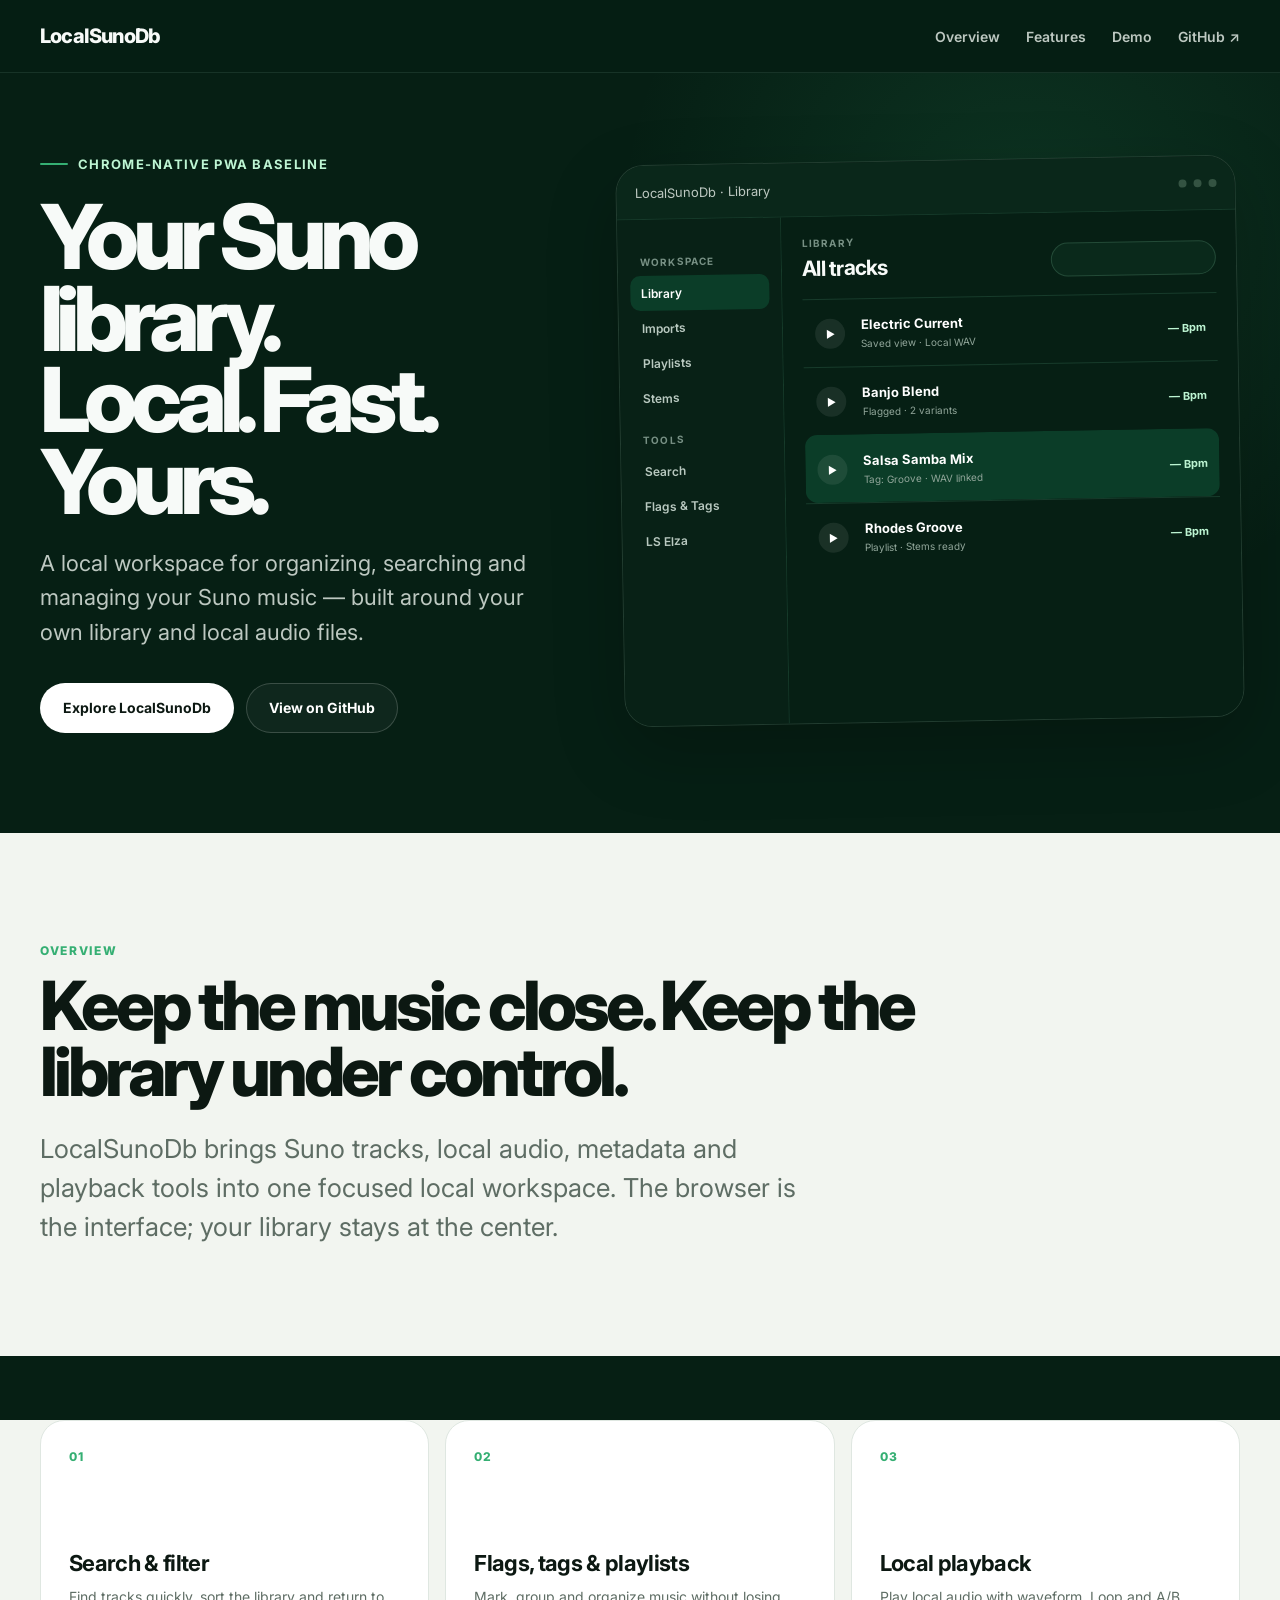
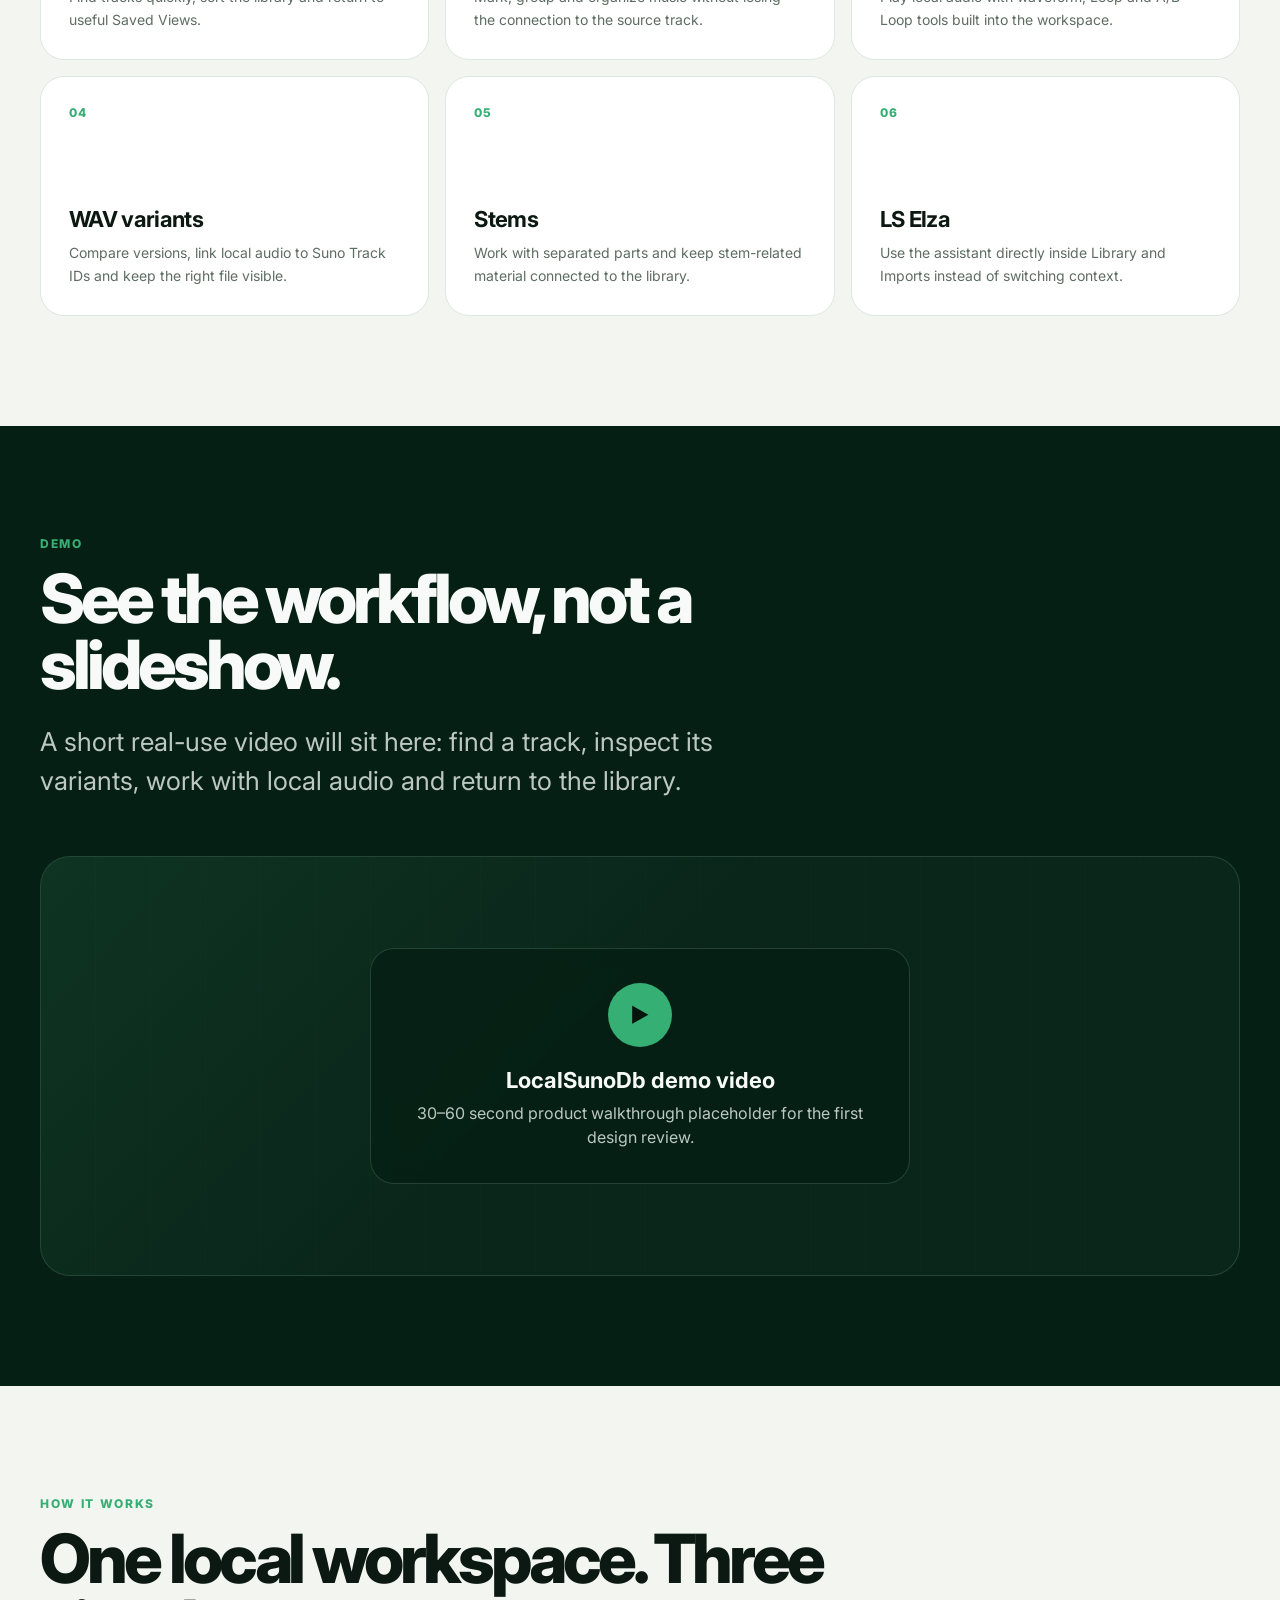
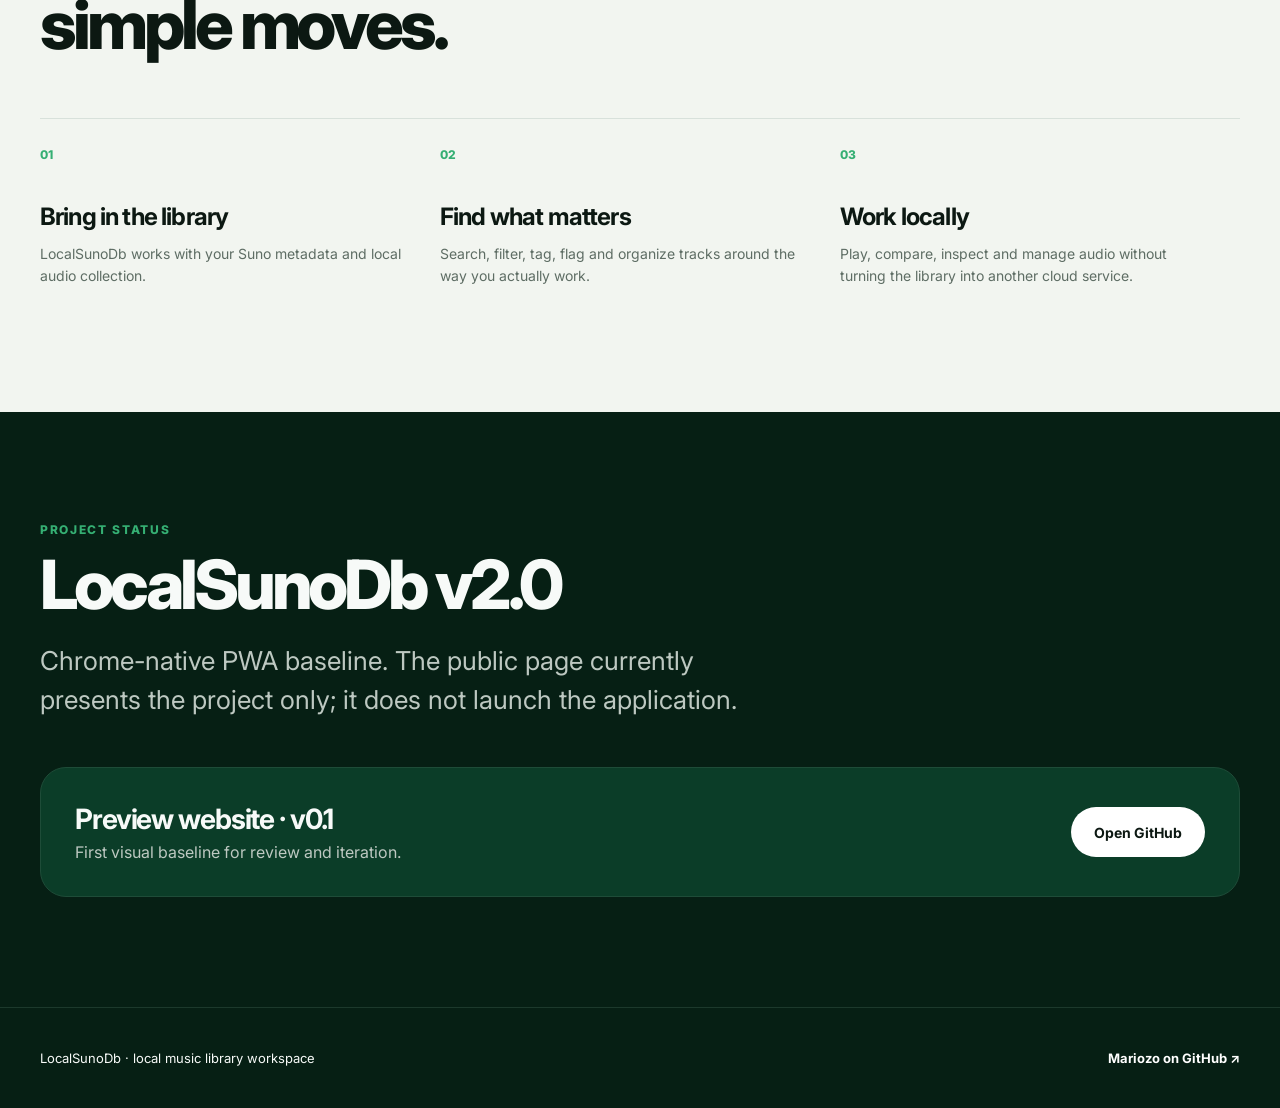
==== docs/index.html @ d03dd29d "Add LocalSunoDb preview landing page" ====
<!doctype html>
<html lang="en">
<head>
  <meta charset="utf-8" />
  <meta name="viewport" content="width=device-width, initial-scale=1" />
  <meta name="description" content="LocalSunoDb — a local Chrome-native workspace for organizing, searching and managing a Suno music library." />
  <title>LocalSunoDb — Your Suno library. Local. Fast. Yours.</title>
  <link rel="preconnect" href="https://fonts.googleapis.com">
  <link rel="preconnect" href="https://fonts.gstatic.com" crossorigin>
  <link href="https://fonts.googleapis.com/css2?family=Inter:wght@400;500;600;700;800&display=swap" rel="stylesheet">
  <style>
    :root {
      --ink: #061f14;
      --ink-2: #0b3d28;
      --ink-3: #123725;
      --line: #1e4c38;
      --green: #35af73;
      --green-soft: #bdf5d3;
      --paper: #f2f5f0;
      --paper-2: #ffffff;
      --text: #f7faf8;
      --muted: #bdc8c1;
      --dark-text: #0c1812;
      --dark-muted: #5e6d64;
      --max: 1200px;
      --radius: 30px;
      --shadow: 0 24px 70px rgba(0,0,0,.22);
    }

    * { box-sizing: border-box; }
    html { scroll-behavior: smooth; }
    body {
      margin: 0;
      font-family: Inter, ui-sans-serif, -apple-system, BlinkMacSystemFont, "Segoe UI", sans-serif;
      background: var(--ink);
      color: var(--text);
      -webkit-font-smoothing: antialiased;
      text-rendering: optimizeLegibility;
    }

    a { color: inherit; }
    .wrap { width: min(var(--max), calc(100% - 40px)); margin: 0 auto; }
    .section { padding: 110px 0; }
    .dark { background: var(--ink); color: var(--text); }
    .light { background: var(--paper); color: var(--dark-text); }

    nav {
      position: sticky;
      top: 0;
      z-index: 20;
      background: rgba(6,31,20,.86);
      backdrop-filter: blur(18px);
      border-bottom: 1px solid rgba(189,245,211,.10);
    }

    .nav-inner {
      height: 72px;
      display: flex;
      align-items: center;
      justify-content: space-between;
      gap: 24px;
    }

    .wordmark {
      font-size: 20px;
      font-weight: 800;
      letter-spacing: -.04em;
      text-decoration: none;
    }

    .nav-links {
      display: flex;
      align-items: center;
      gap: 26px;
      font-size: 14px;
      font-weight: 600;
      color: var(--muted);
    }

    .nav-links a {
      text-decoration: none;
      transition: color .2s ease;
    }

    .nav-links a:hover { color: white; }

    .hero {
      min-height: 760px;
      display: grid;
      align-items: center;
      padding: 76px 0 100px;
      background:
        radial-gradient(circle at 80% 20%, rgba(53,175,115,.15), transparent 34%),
        var(--ink);
      overflow: hidden;
    }

    .hero-grid {
      display: grid;
      grid-template-columns: .9fr 1.1fr;
      gap: 72px;
      align-items: center;
    }

    .eyebrow {
      display: inline-flex;
      align-items: center;
      gap: 10px;
      margin-bottom: 24px;
      color: var(--green-soft);
      font-size: 13px;
      font-weight: 700;
      letter-spacing: .10em;
      text-transform: uppercase;
    }

    .eyebrow::before {
      content: "";
      width: 28px;
      height: 2px;
      border-radius: 999px;
      background: var(--green);
    }

    h1, h2, h3, p { margin-top: 0; }
    h1 {
      margin-bottom: 24px;
      font-size: clamp(58px, 7vw, 104px);
      line-height: .91;
      letter-spacing: -.075em;
      font-weight: 800;
      max-width: 720px;
    }

    .hero-copy {
      max-width: 600px;
      margin-bottom: 34px;
      font-size: clamp(18px, 2vw, 22px);
      line-height: 1.55;
      color: var(--muted);
    }

    .actions {
      display: flex;
      flex-wrap: wrap;
      gap: 12px;
      align-items: center;
    }

    .btn {
      display: inline-flex;
      align-items: center;
      justify-content: center;
      min-height: 50px;
      padding: 0 22px;
      border-radius: 999px;
      font-weight: 700;
      font-size: 14px;
      text-decoration: none;
      border: 1px solid transparent;
      transition: transform .18s ease, background .18s ease, border-color .18s ease;
    }

    .btn:hover { transform: translateY(-1px); }
    .btn-primary { background: white; color: var(--dark-text); }
    .btn-secondary {
      border-color: rgba(255,255,255,.18);
      color: white;
      background: rgba(255,255,255,.04);
    }

    .app-shell {
      position: relative;
      min-height: 560px;
      border: 1px solid rgba(189,245,211,.15);
      border-radius: 28px;
      background: #071c13;
      box-shadow: var(--shadow);
      overflow: hidden;
      transform: rotate(-1deg);
    }

    .app-top {
      height: 54px;
      padding: 0 18px;
      display: flex;
      align-items: center;
      justify-content: space-between;
      border-bottom: 1px solid #163a2a;
      background: #0a271a;
      font-size: 13px;
      color: var(--muted);
    }

    .dots { display: flex; gap: 7px; }
    .dots i { width: 8px; height: 8px; border-radius: 50%; background: #345342; display: block; }

    .app-body {
      display: grid;
      grid-template-columns: 164px 1fr;
      min-height: 506px;
    }

    .sidebar {
      padding: 18px 12px;
      border-right: 1px solid #163a2a;
      background: #082116;
    }

    .side-label {
      margin: 18px 10px 8px;
      color: #779084;
      font-size: 10px;
      font-weight: 700;
      letter-spacing: .12em;
      text-transform: uppercase;
    }

    .side-item {
      padding: 10px 11px;
      border-radius: 10px;
      color: #b9c9c0;
      font-size: 12px;
      font-weight: 600;
    }

    .side-item.active {
      color: white;
      background: #0b3d28;
    }

    .library {
      padding: 20px;
      min-width: 0;
      background: #061f14;
    }

    .library-head {
      display: flex;
      justify-content: space-between;
      gap: 18px;
      align-items: flex-end;
      margin-bottom: 18px;
    }

    .library h3 { margin: 0; font-size: 21px; letter-spacing: -.035em; }
    .search-pill {
      width: 40%;
      min-width: 150px;
      height: 34px;
      border-radius: 999px;
      border: 1px solid #234a37;
      background: #0a291b;
    }

    .track {
      display: grid;
      grid-template-columns: 34px 1fr auto;
      gap: 12px;
      align-items: center;
      min-height: 68px;
      padding: 10px 12px;
      border-top: 1px solid #173b2b;
    }

    .track:first-of-type { border-top: 0; }
    .track.active { background: #0b3d28; border-radius: 12px; border-top-color: transparent; }

    .play {
      width: 30px;
      height: 30px;
      border-radius: 50%;
      display: grid;
      place-items: center;
      background: rgba(255,255,255,.08);
      color: white;
      font-size: 10px;
    }

    .track-title { font-size: 13px; font-weight: 700; color: white; white-space: nowrap; overflow: hidden; text-overflow: ellipsis; }
    .track-meta { margin-top: 5px; font-size: 10px; color: #91a69a; }
    .bpm { font-size: 11px; color: var(--green-soft); font-weight: 700; }

    .section-kicker {
      margin-bottom: 14px;
      font-size: 12px;
      font-weight: 800;
      letter-spacing: .14em;
      text-transform: uppercase;
      color: var(--green);
    }

    h2 {
      max-width: 900px;
      margin-bottom: 24px;
      font-size: clamp(42px, 5.3vw, 78px);
      line-height: .98;
      letter-spacing: -.06em;
      font-weight: 800;
    }

    .lead {
      max-width: 760px;
      margin-bottom: 0;
      font-size: clamp(18px, 2.2vw, 26px);
      line-height: 1.5;
      color: var(--dark-muted);
    }

    .dark .lead { color: var(--muted); }

    .feature-grid {
      margin-top: 64px;
      display: grid;
      grid-template-columns: repeat(3, 1fr);
      gap: 16px;
    }

    .feature-card {
      min-height: 240px;
      padding: 28px;
      border-radius: 24px;
      background: var(--paper-2);
      border: 1px solid #dfe7e1;
      display: flex;
      flex-direction: column;
      justify-content: space-between;
    }

    .feature-no {
      color: var(--green);
      font-size: 12px;
      font-weight: 800;
      letter-spacing: .08em;
    }

    .feature-card h3 {
      margin-bottom: 10px;
      font-size: 22px;
      letter-spacing: -.03em;
    }

    .feature-card p {
      margin: 0;
      color: var(--dark-muted);
      font-size: 14px;
      line-height: 1.6;
    }

    .demo-frame {
      margin-top: 56px;
      border-radius: 30px;
      border: 1px solid rgba(189,245,211,.15);
      overflow: hidden;
      background: #0a261a;
      min-height: 420px;
      display: grid;
      place-items: center;
      position: relative;
    }

    .demo-frame::before {
      content: "";
      position: absolute;
      inset: 0;
      background:
        linear-gradient(135deg, rgba(53,175,115,.10), transparent 45%),
        repeating-linear-gradient(90deg, transparent 0 54px, rgba(255,255,255,.018) 55px);
    }

    .demo-placeholder {
      position: relative;
      z-index: 2;
      width: min(540px, calc(100% - 48px));
      padding: 34px;
      border-radius: 24px;
      text-align: center;
      background: rgba(6,31,20,.82);
      border: 1px solid rgba(189,245,211,.16);
      backdrop-filter: blur(10px);
    }

    .demo-play {
      width: 64px;
      height: 64px;
      margin: 0 auto 20px;
      border-radius: 50%;
      display: grid;
      place-items: center;
      background: var(--green);
      color: #03140c;
      font-weight: 900;
      font-size: 20px;
    }

    .demo-placeholder h3 { margin-bottom: 8px; font-size: 22px; }
    .demo-placeholder p { margin: 0; color: var(--muted); line-height: 1.5; }

    .steps {
      margin-top: 60px;
      display: grid;
      grid-template-columns: repeat(3, 1fr);
      border-top: 1px solid #d8e1db;
    }

    .step { padding: 28px 28px 0 0; }
    .step span {
      display: block;
      margin-bottom: 40px;
      font-size: 12px;
      font-weight: 800;
      color: var(--green);
    }

    .step h3 { font-size: 24px; letter-spacing: -.035em; margin-bottom: 12px; }
    .step p { color: var(--dark-muted); line-height: 1.6; font-size: 14px; }

    .status-panel {
      margin-top: 48px;
      padding: 34px;
      border-radius: 26px;
      display: grid;
      grid-template-columns: 1fr auto;
      gap: 32px;
      align-items: center;
      background: #0b3d28;
      border: 1px solid #1e4c38;
    }

    .status-panel strong { display: block; font-size: 28px; letter-spacing: -.04em; margin-bottom: 6px; }
    .status-panel p { margin: 0; color: var(--muted); }

    footer {
      padding: 42px 0;
      border-top: 1px solid rgba(189,245,211,.12);
      color: var(--muted);
      font-size: 13px;
    }

    .footer-inner {
      display: flex;
      justify-content: space-between;
      gap: 20px;
      align-items: center;
    }

    .footer-inner a { color: white; text-decoration: none; font-weight: 700; }

    @media (max-width: 900px) {
      .hero { min-height: auto; }
      .hero-grid { grid-template-columns: 1fr; gap: 52px; }
      .app-shell { transform: none; min-height: 470px; }
      .app-body { min-height: 416px; }
      .feature-grid { grid-template-columns: 1fr 1fr; }
      .steps { grid-template-columns: 1fr; }
      .step { padding-bottom: 28px; border-bottom: 1px solid #d8e1db; }
      .step span { margin-bottom: 14px; }
    }

    @media (max-width: 640px) {
      .wrap { width: min(100% - 28px, var(--max)); }
      .section { padding: 78px 0; }
      .nav-links a:not(:last-child) { display: none; }
      .hero { padding: 52px 0 70px; }
      h1 { font-size: clamp(52px, 16vw, 72px); }
      .feature-grid { grid-template-columns: 1fr; }
      .app-body { grid-template-columns: 110px 1fr; }
      .sidebar { padding: 12px 8px; }
      .side-item { font-size: 10px; padding: 9px 8px; }
      .library { padding: 14px 10px; }
      .search-pill { display: none; }
      .track { grid-template-columns: 28px 1fr; }
      .bpm { display: none; }
      .status-panel { grid-template-columns: 1fr; }
      .footer-inner { align-items: flex-start; flex-direction: column; }
    }

    @media (prefers-reduced-motion: reduce) {
      html { scroll-behavior: auto; }
      *, *::before, *::after { transition: none !important; }
    }
  </style>
</head>
<body>
  <nav>
    <div class="wrap nav-inner">
      <a class="wordmark" href="#top">LocalSunoDb</a>
      <div class="nav-links">
        <a href="#overview">Overview</a>
        <a href="#features">Features</a>
        <a href="#demo">Demo</a>
        <a href="https://github.com/Mariozo/LocalSunoDb">GitHub ↗</a>
      </div>
    </div>
  </nav>

  <main id="top">
    <section class="hero dark">
      <div class="wrap hero-grid">
        <div>
          <div class="eyebrow">Chrome-native PWA baseline</div>
          <h1>Your Suno library.<br>Local. Fast. Yours.</h1>
          <p class="hero-copy">A local workspace for organizing, searching and managing your Suno music — built around your own library and local audio files.</p>
          <div class="actions">
            <a class="btn btn-primary" href="#features">Explore LocalSunoDb</a>
            <a class="btn btn-secondary" href="https://github.com/Mariozo/LocalSunoDb">View on GitHub</a>
          </div>
        </div>

        <div class="app-shell" aria-label="LocalSunoDb interface preview">
          <div class="app-top">
            <span>LocalSunoDb · Library</span>
            <span class="dots" aria-hidden="true"><i></i><i></i><i></i></span>
          </div>
          <div class="app-body">
            <aside class="sidebar">
              <div class="side-label">Workspace</div>
              <div class="side-item active">Library</div>
              <div class="side-item">Imports</div>
              <div class="side-item">Playlists</div>
              <div class="side-item">Stems</div>
              <div class="side-label">Tools</div>
              <div class="side-item">Search</div>
              <div class="side-item">Flags & Tags</div>
              <div class="side-item">LS Elza</div>
            </aside>
            <div class="library">
              <div class="library-head">
                <div>
                  <div class="side-label" style="margin:0 0 7px">Library</div>
                  <h3>All tracks</h3>
                </div>
                <div class="search-pill" aria-hidden="true"></div>
              </div>

              <div class="track">
                <div class="play">▶</div>
                <div>
                  <div class="track-title">Electric Current</div>
                  <div class="track-meta">Saved view · Local WAV</div>
                </div>
                <div class="bpm">— Bpm</div>
              </div>
              <div class="track">
                <div class="play">▶</div>
                <div>
                  <div class="track-title">Banjo Blend</div>
                  <div class="track-meta">Flagged · 2 variants</div>
                </div>
                <div class="bpm">— Bpm</div>
              </div>
              <div class="track active">
                <div class="play">▶</div>
                <div>
                  <div class="track-title">Salsa Samba Mix</div>
                  <div class="track-meta">Tag: Groove · WAV linked</div>
                </div>
                <div class="bpm">— Bpm</div>
              </div>
              <div class="track">
                <div class="play">▶</div>
                <div>
                  <div class="track-title">Rhodes Groove</div>
                  <div class="track-meta">Playlist · Stems ready</div>
                </div>
                <div class="bpm">— Bpm</div>
              </div>
            </div>
          </div>
        </div>
      </div>
    </section>

    <section id="overview" class="section light">
      <div class="wrap">
        <div class="section-kicker">Overview</div>
        <h2>Keep the music close. Keep the library under control.</h2>
        <p class="lead">LocalSunoDb brings Suno tracks, local audio, metadata and playback tools into one focused local workspace. The browser is the interface; your library stays at the center.</p>
      </div>
    </section>

    <section id="features" class="section light" style="padding-top:0">
      <div class="wrap">
        <div class="feature-grid">
          <article class="feature-card">
            <div class="feature-no">01</div>
            <div><h3>Search & filter</h3><p>Find tracks quickly, sort the library and return to useful Saved Views.</p></div>
          </article>
          <article class="feature-card">
            <div class="feature-no">02</div>
            <div><h3>Flags, tags & playlists</h3><p>Mark, group and organize music without losing the connection to the source track.</p></div>
          </article>
          <article class="feature-card">
            <div class="feature-no">03</div>
            <div><h3>Local playback</h3><p>Play local audio with waveform, Loop and A/B Loop tools built into the workspace.</p></div>
          </article>
          <article class="feature-card">
            <div class="feature-no">04</div>
            <div><h3>WAV variants</h3><p>Compare versions, link local audio to Suno Track IDs and keep the right file visible.</p></div>
          </article>
          <article class="feature-card">
            <div class="feature-no">05</div>
            <div><h3>Stems</h3><p>Work with separated parts and keep stem-related material connected to the library.</p></div>
          </article>
          <article class="feature-card">
            <div class="feature-no">06</div>
            <div><h3>LS Elza</h3><p>Use the assistant directly inside Library and Imports instead of switching context.</p></div>
          </article>
        </div>
      </div>
    </section>

    <section id="demo" class="section dark">
      <div class="wrap">
        <div class="section-kicker">Demo</div>
        <h2>See the workflow, not a slideshow.</h2>
        <p class="lead">A short real-use video will sit here: find a track, inspect its variants, work with local audio and return to the library.</p>

        <div class="demo-frame">
          <div class="demo-placeholder">
            <div class="demo-play" aria-hidden="true">▶</div>
            <h3>LocalSunoDb demo video</h3>
            <p>30–60 second product walkthrough placeholder for the first design review.</p>
          </div>
        </div>
      </div>
    </section>

    <section class="section light">
      <div class="wrap">
        <div class="section-kicker">How it works</div>
        <h2>One local workspace. Three simple moves.</h2>

        <div class="steps">
          <article class="step">
            <span>01</span>
            <h3>Bring in the library</h3>
            <p>LocalSunoDb works with your Suno metadata and local audio collection.</p>
          </article>
          <article class="step">
            <span>02</span>
            <h3>Find what matters</h3>
            <p>Search, filter, tag, flag and organize tracks around the way you actually work.</p>
          </article>
          <article class="step">
            <span>03</span>
            <h3>Work locally</h3>
            <p>Play, compare, inspect and manage audio without turning the library into another cloud service.</p>
          </article>
        </div>
      </div>
    </section>

    <section class="section dark">
      <div class="wrap">
        <div class="section-kicker">Project status</div>
        <h2>LocalSunoDb v2.0</h2>
        <p class="lead">Chrome-native PWA baseline. The public page currently presents the project only; it does not launch the application.</p>

        <div class="status-panel">
          <div>
            <strong>Preview website · v0.1</strong>
            <p>First visual baseline for review and iteration.</p>
          </div>
          <a class="btn btn-primary" href="https://github.com/Mariozo/LocalSunoDb">Open GitHub</a>
        </div>
      </div>
    </section>
  </main>

  <footer class="dark">
    <div class="wrap footer-inner">
      <span>LocalSunoDb · local music library workspace</span>
      <a href="https://github.com/Mariozo">Mariozo on GitHub ↗</a>
    </div>
  </footer>
</body>
</html>
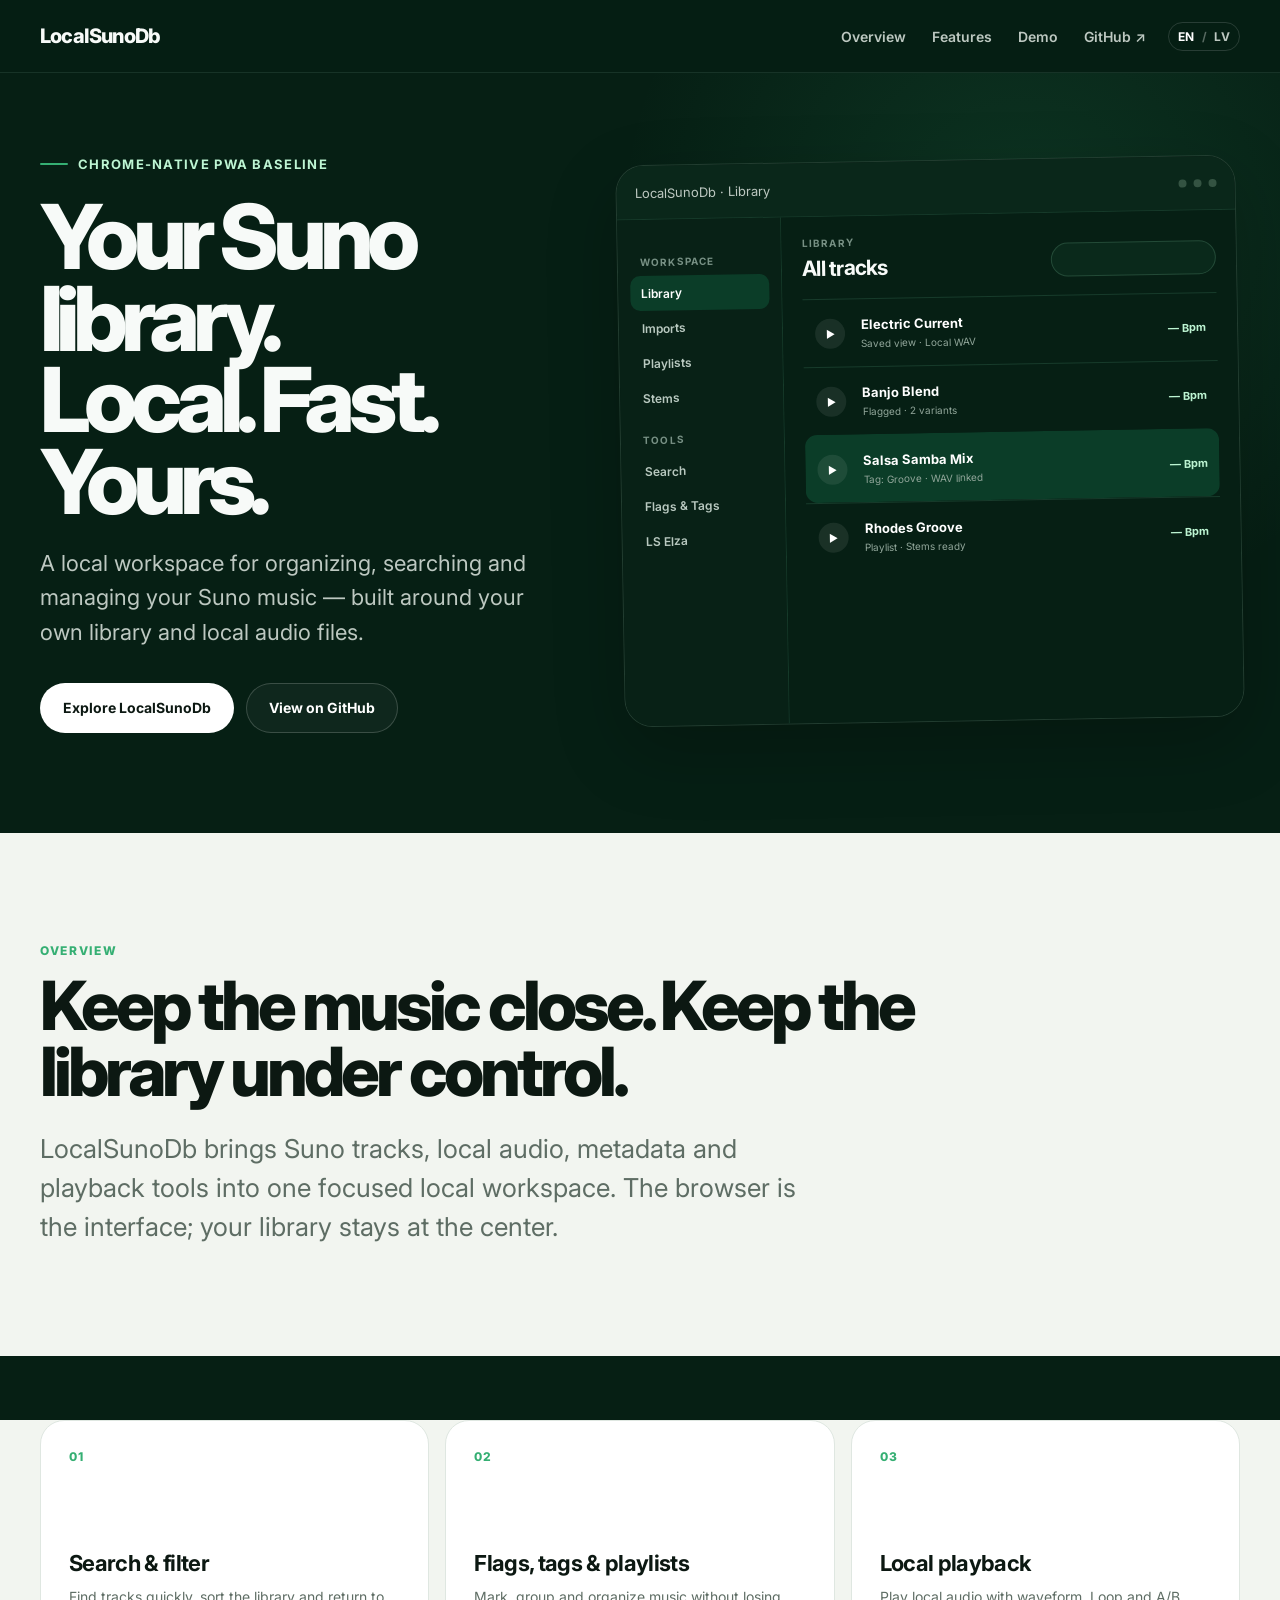
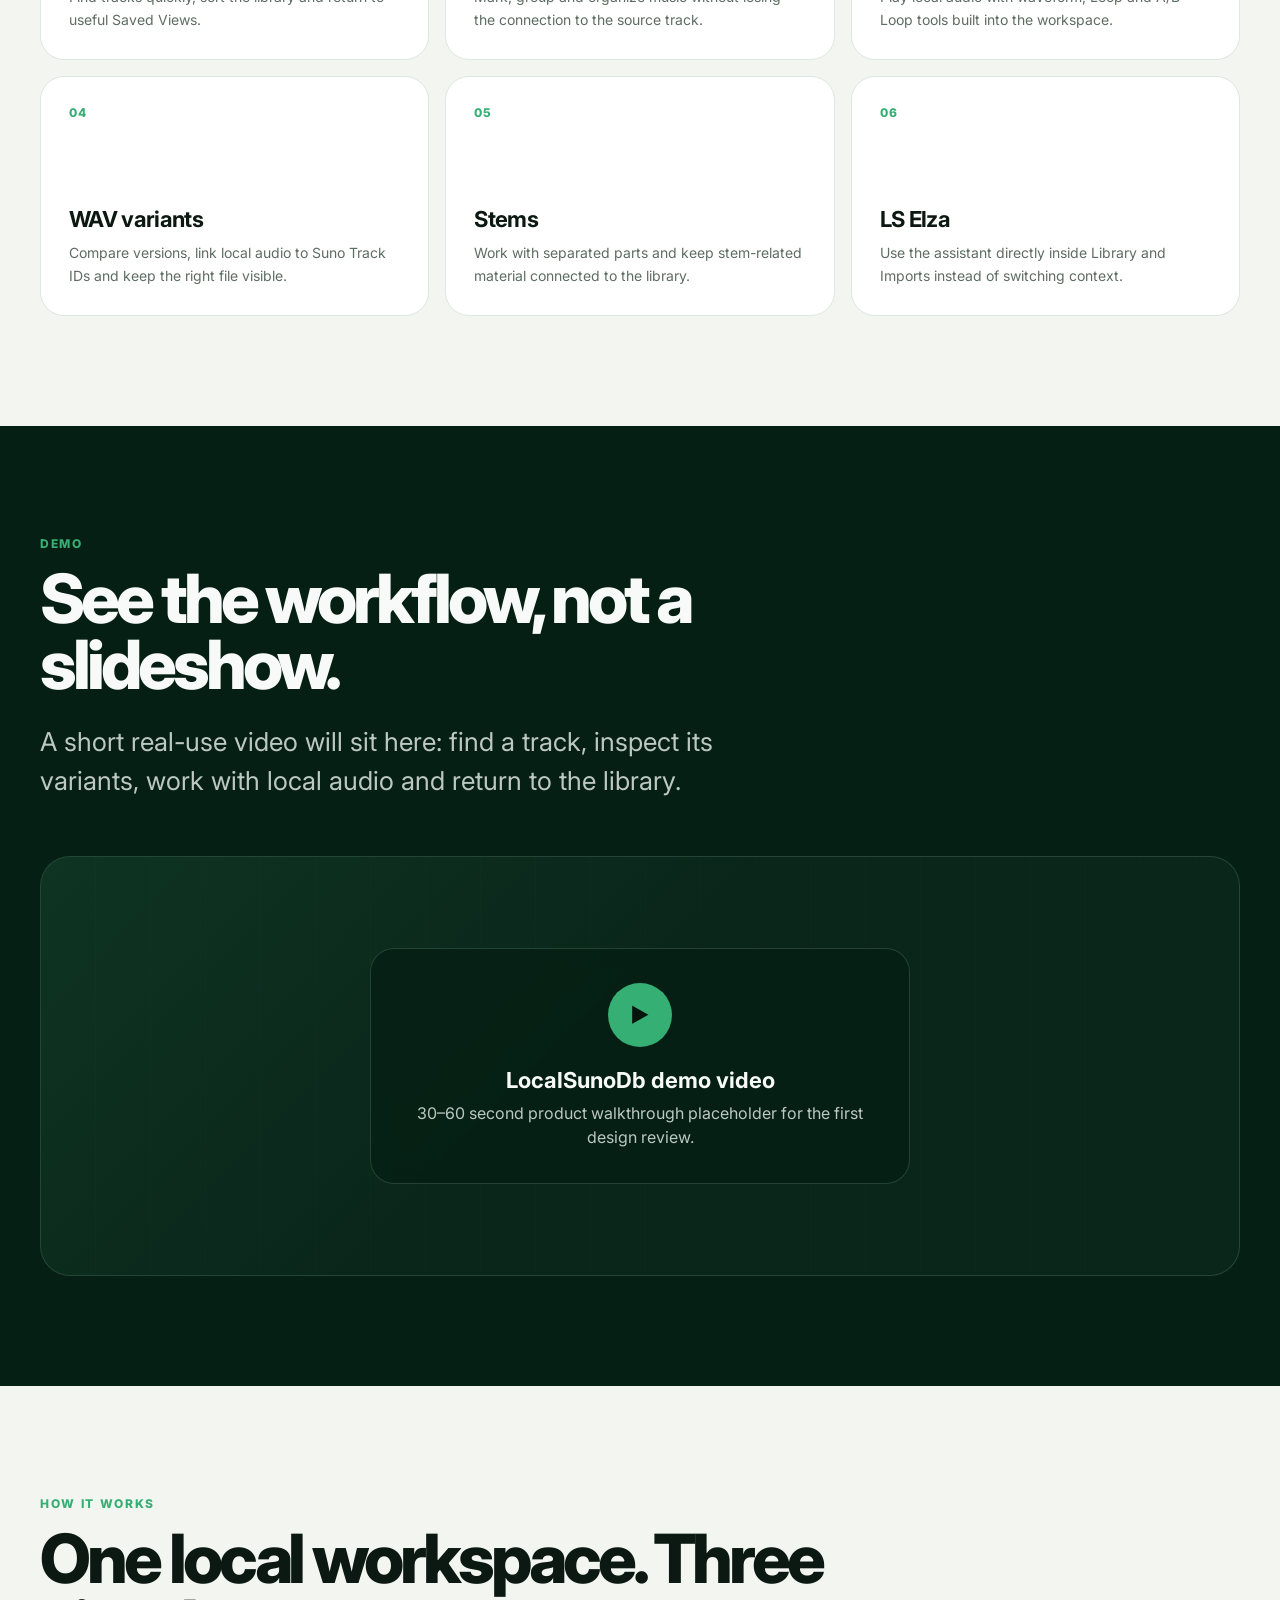
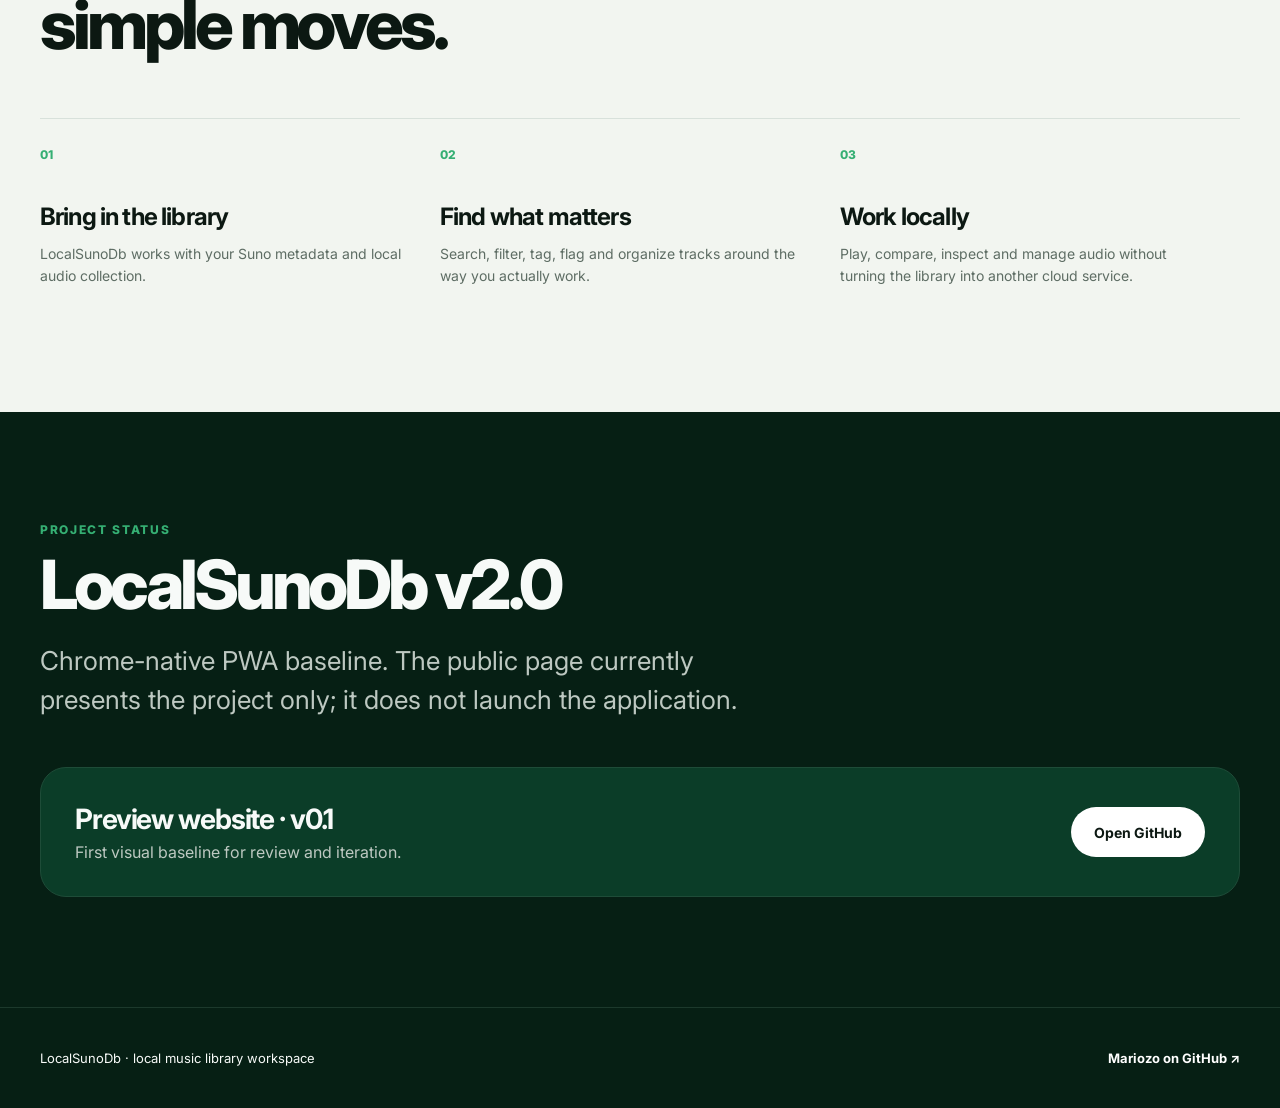
==== commit cc0bc3b9: "Add EN/LV language switch" ====
--- a/docs/index.html
+++ b/docs/index.html
@@ -5,6 +5,9 @@
   <meta name="viewport" content="width=device-width, initial-scale=1" />
   <meta name="description" content="LocalSunoDb — a local Chrome-native workspace for organizing, searching and managing a Suno music library." />
   <title>LocalSunoDb — Your Suno library. Local. Fast. Yours.</title>
+  <link rel="alternate" hreflang="en" href="./" />
+  <link rel="alternate" hreflang="lv" href="./lv/" />
+  <link rel="alternate" hreflang="x-default" href="./" />
   <link rel="preconnect" href="https://fonts.googleapis.com">
   <link rel="preconnect" href="https://fonts.gstatic.com" crossorigin>
   <link href="https://fonts.googleapis.com/css2?family=Inter:wght@400;500;600;700;800&display=swap" rel="stylesheet">
@@ -84,6 +87,33 @@
 
     .nav-links a:hover { color: white; }
 
+    .nav-right {
+      display: flex;
+      align-items: center;
+      gap: 22px;
+    }
+
+    .lang-switch {
+      display: inline-flex;
+      align-items: center;
+      gap: 7px;
+      padding: 6px 9px;
+      border: 1px solid rgba(255,255,255,.14);
+      border-radius: 999px;
+      color: var(--muted);
+      font-size: 12px;
+      font-weight: 700;
+      letter-spacing: .04em;
+    }
+
+    .lang-switch a {
+      text-decoration: none;
+      color: inherit;
+    }
+
+    .lang-switch a[aria-current="page"] { color: white; }
+    .lang-switch span { opacity: .45; }
+
     .hero {
       min-height: 760px;
       display: grid;
@@ -461,6 +491,8 @@
       .wrap { width: min(100% - 28px, var(--max)); }
       .section { padding: 78px 0; }
       .nav-links a:not(:last-child) { display: none; }
+      .nav-right { gap: 12px; }
+      .lang-switch { flex: 0 0 auto; }
       .hero { padding: 52px 0 70px; }
       h1 { font-size: clamp(52px, 16vw, 72px); }
       .feature-grid { grid-template-columns: 1fr; }
@@ -485,11 +517,16 @@
   <nav>
     <div class="wrap nav-inner">
       <a class="wordmark" href="#top">LocalSunoDb</a>
-      <div class="nav-links">
-        <a href="#overview">Overview</a>
-        <a href="#features">Features</a>
-        <a href="#demo">Demo</a>
-        <a href="https://github.com/Mariozo/LocalSunoDb">GitHub ↗</a>
+      <div class="nav-right">
+        <div class="nav-links">
+          <a href="#overview">Overview</a>
+          <a href="#features">Features</a>
+          <a href="#demo">Demo</a>
+          <a href="https://github.com/Mariozo/LocalSunoDb">GitHub ↗</a>
+        </div>
+        <div class="lang-switch" aria-label="Language">
+          <a href="./" aria-current="page">EN</a><span>/</span><a href="./lv/">LV</a>
+        </div>
       </div>
     </div>
   </nav>
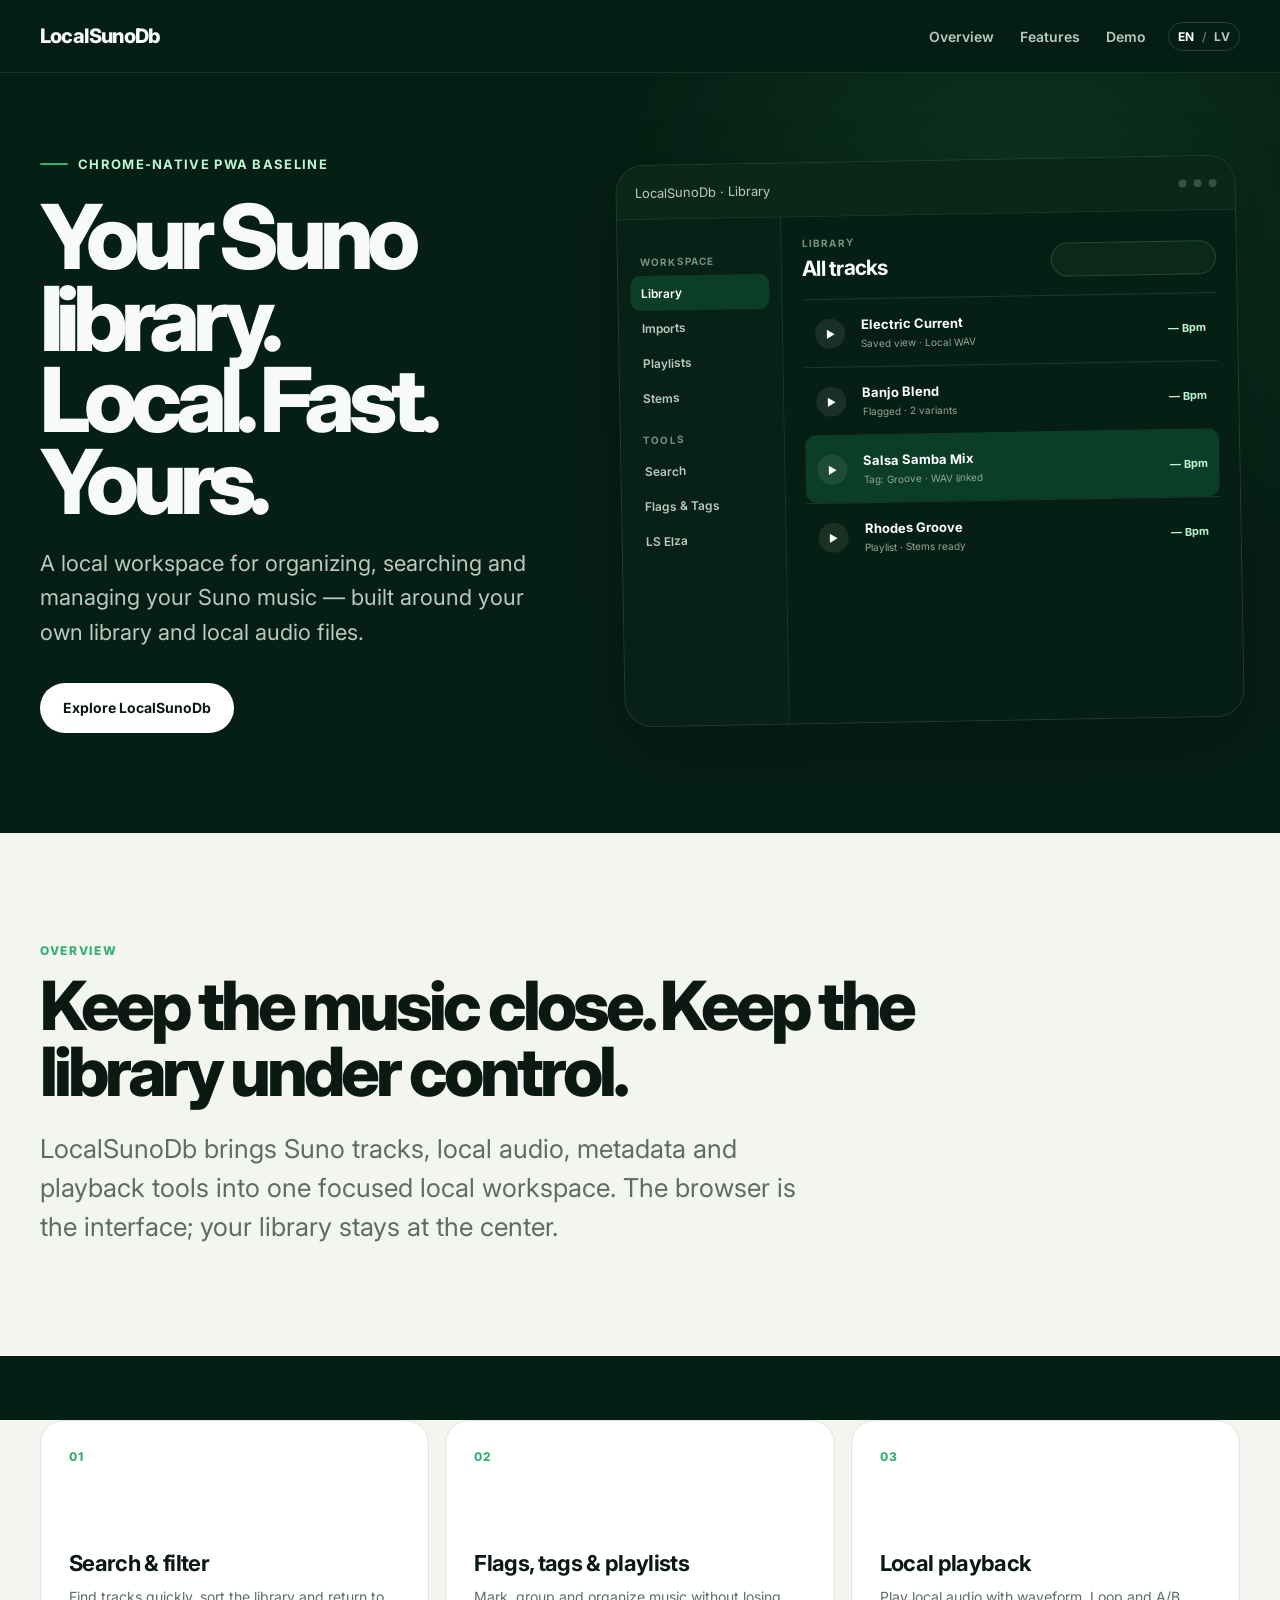
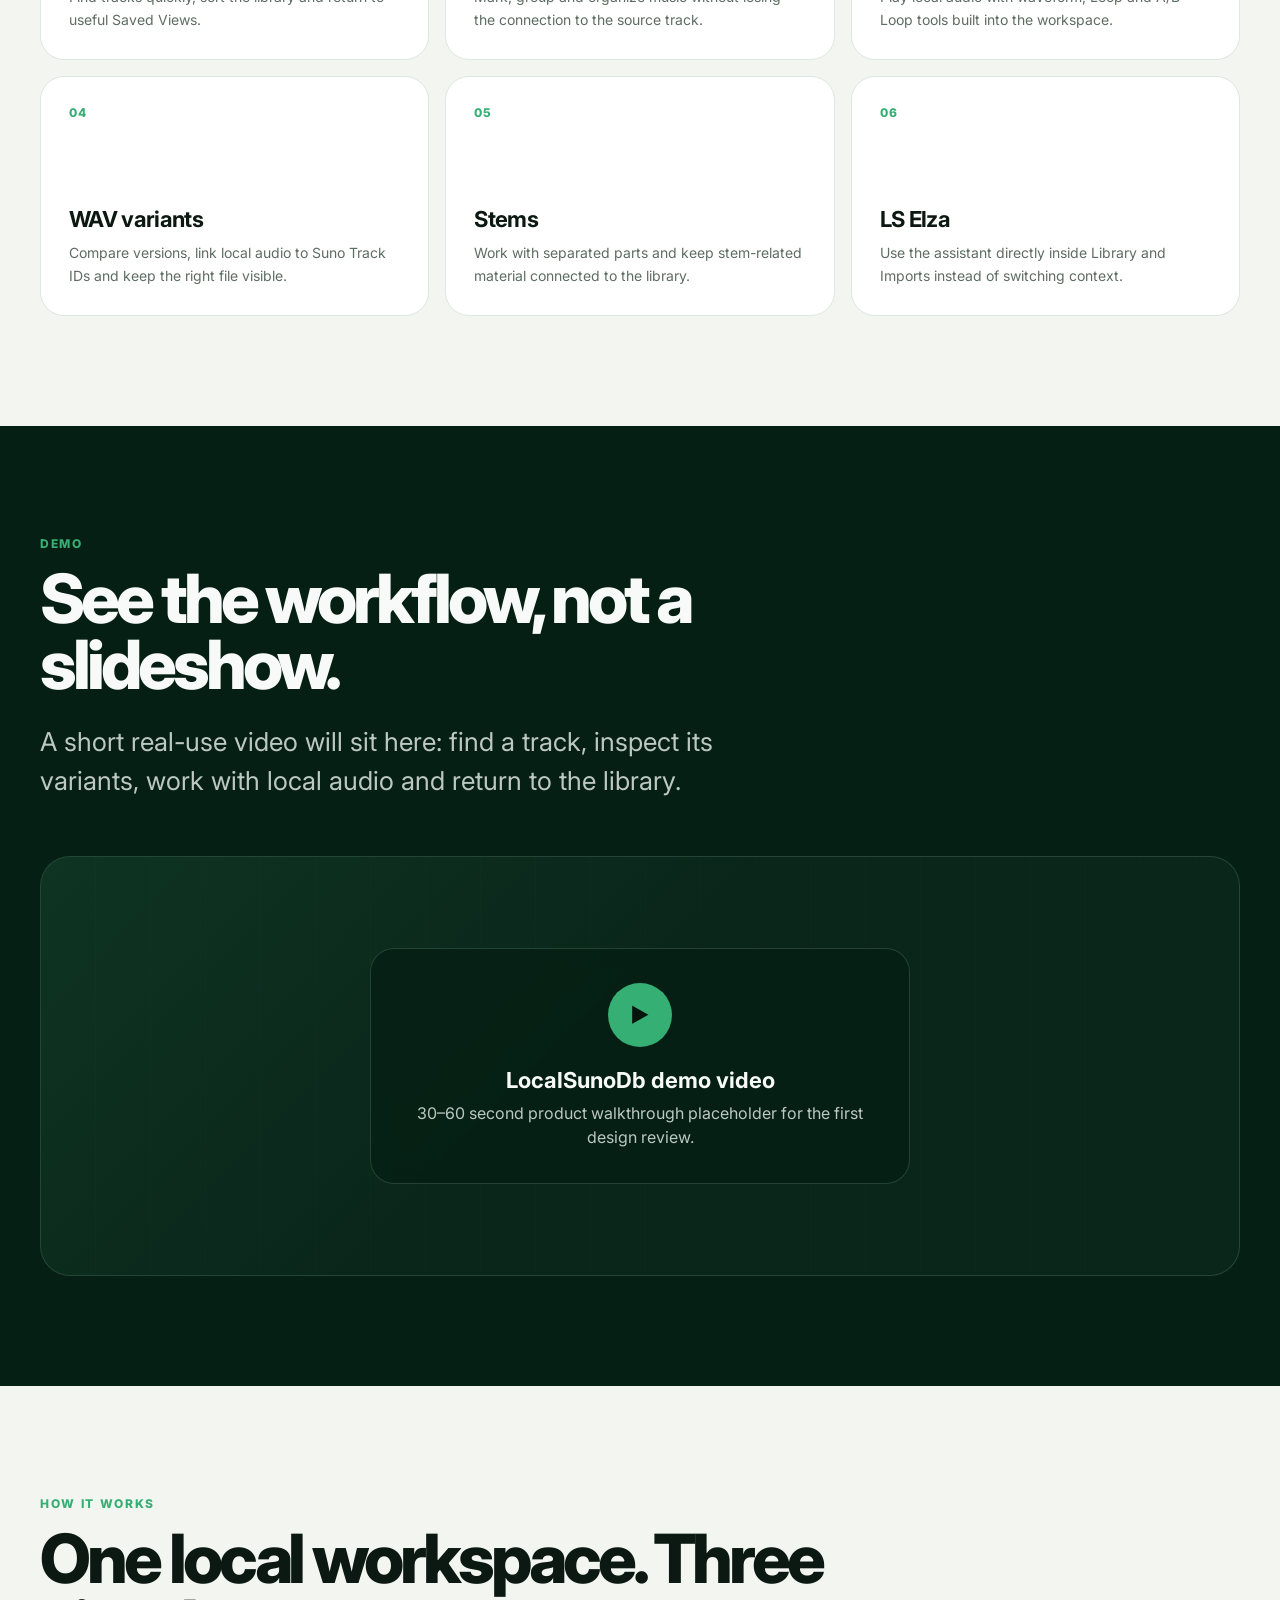
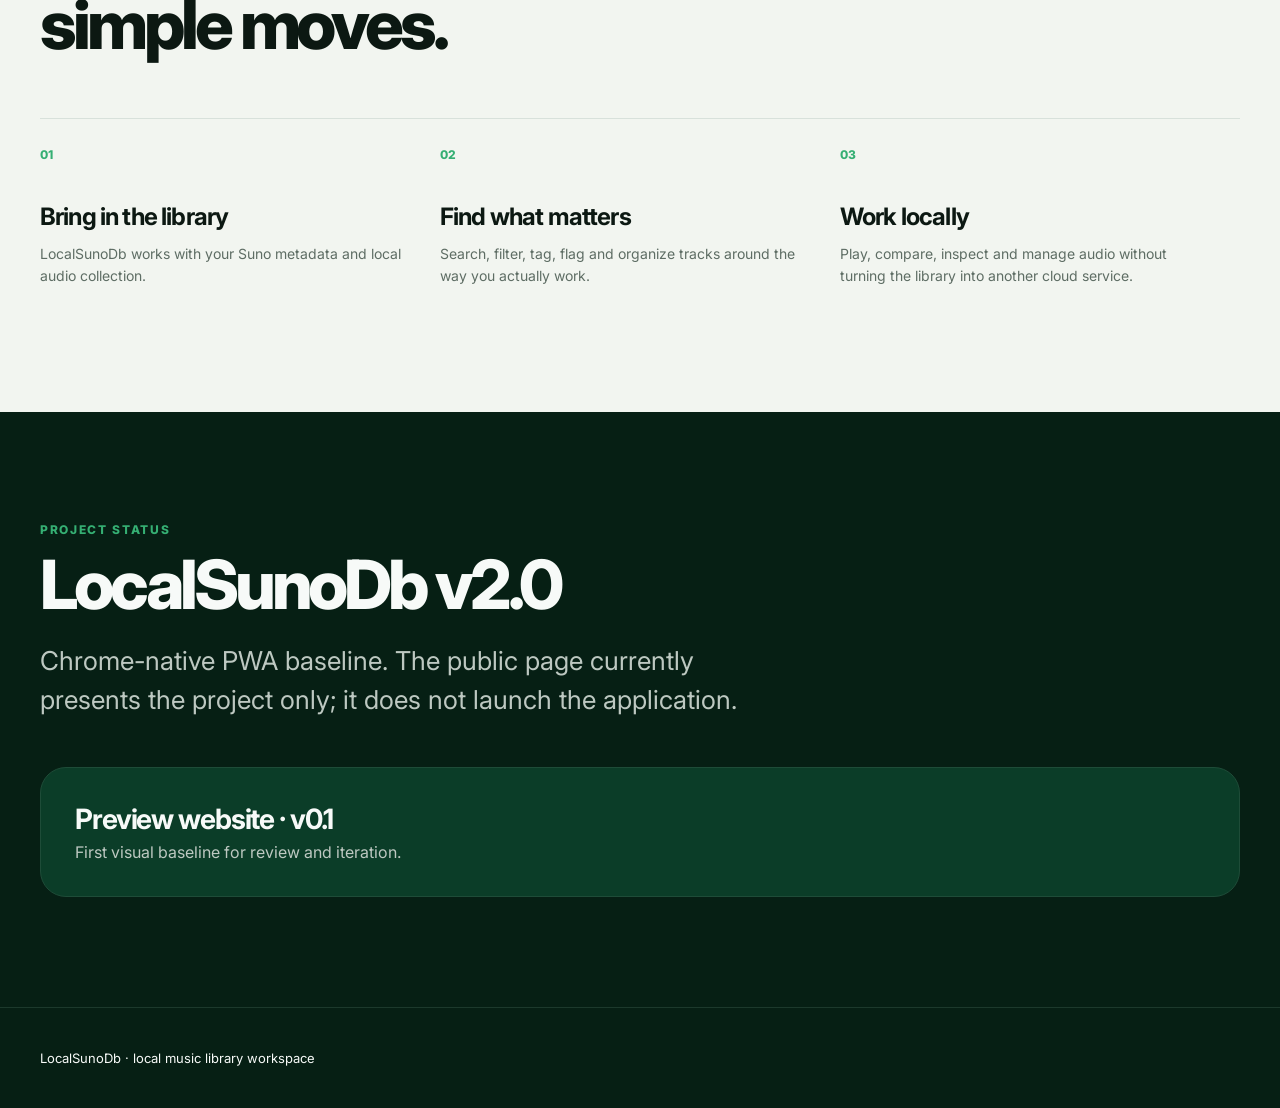
==== commit 2125a0ff: "Hide GitHub links from preview site" ====
--- a/docs/index.html
+++ b/docs/index.html
@@ -522,7 +522,6 @@
           <a href="#overview">Overview</a>
           <a href="#features">Features</a>
           <a href="#demo">Demo</a>
-          <a href="https://github.com/Mariozo/LocalSunoDb">GitHub ↗</a>
         </div>
         <div class="lang-switch" aria-label="Language">
           <a href="./" aria-current="page">EN</a><span>/</span><a href="./lv/">LV</a>
@@ -540,7 +539,6 @@
           <p class="hero-copy">A local workspace for organizing, searching and managing your Suno music — built around your own library and local audio files.</p>
           <div class="actions">
             <a class="btn btn-primary" href="#features">Explore LocalSunoDb</a>
-            <a class="btn btn-secondary" href="https://github.com/Mariozo/LocalSunoDb">View on GitHub</a>
           </div>
         </div>
 
@@ -699,7 +697,6 @@
             <strong>Preview website · v0.1</strong>
             <p>First visual baseline for review and iteration.</p>
           </div>
-          <a class="btn btn-primary" href="https://github.com/Mariozo/LocalSunoDb">Open GitHub</a>
         </div>
       </div>
     </section>
@@ -708,7 +705,6 @@
   <footer class="dark">
     <div class="wrap footer-inner">
       <span>LocalSunoDb · local music library workspace</span>
-      <a href="https://github.com/Mariozo">Mariozo on GitHub ↗</a>
     </div>
   </footer>
 </body>
